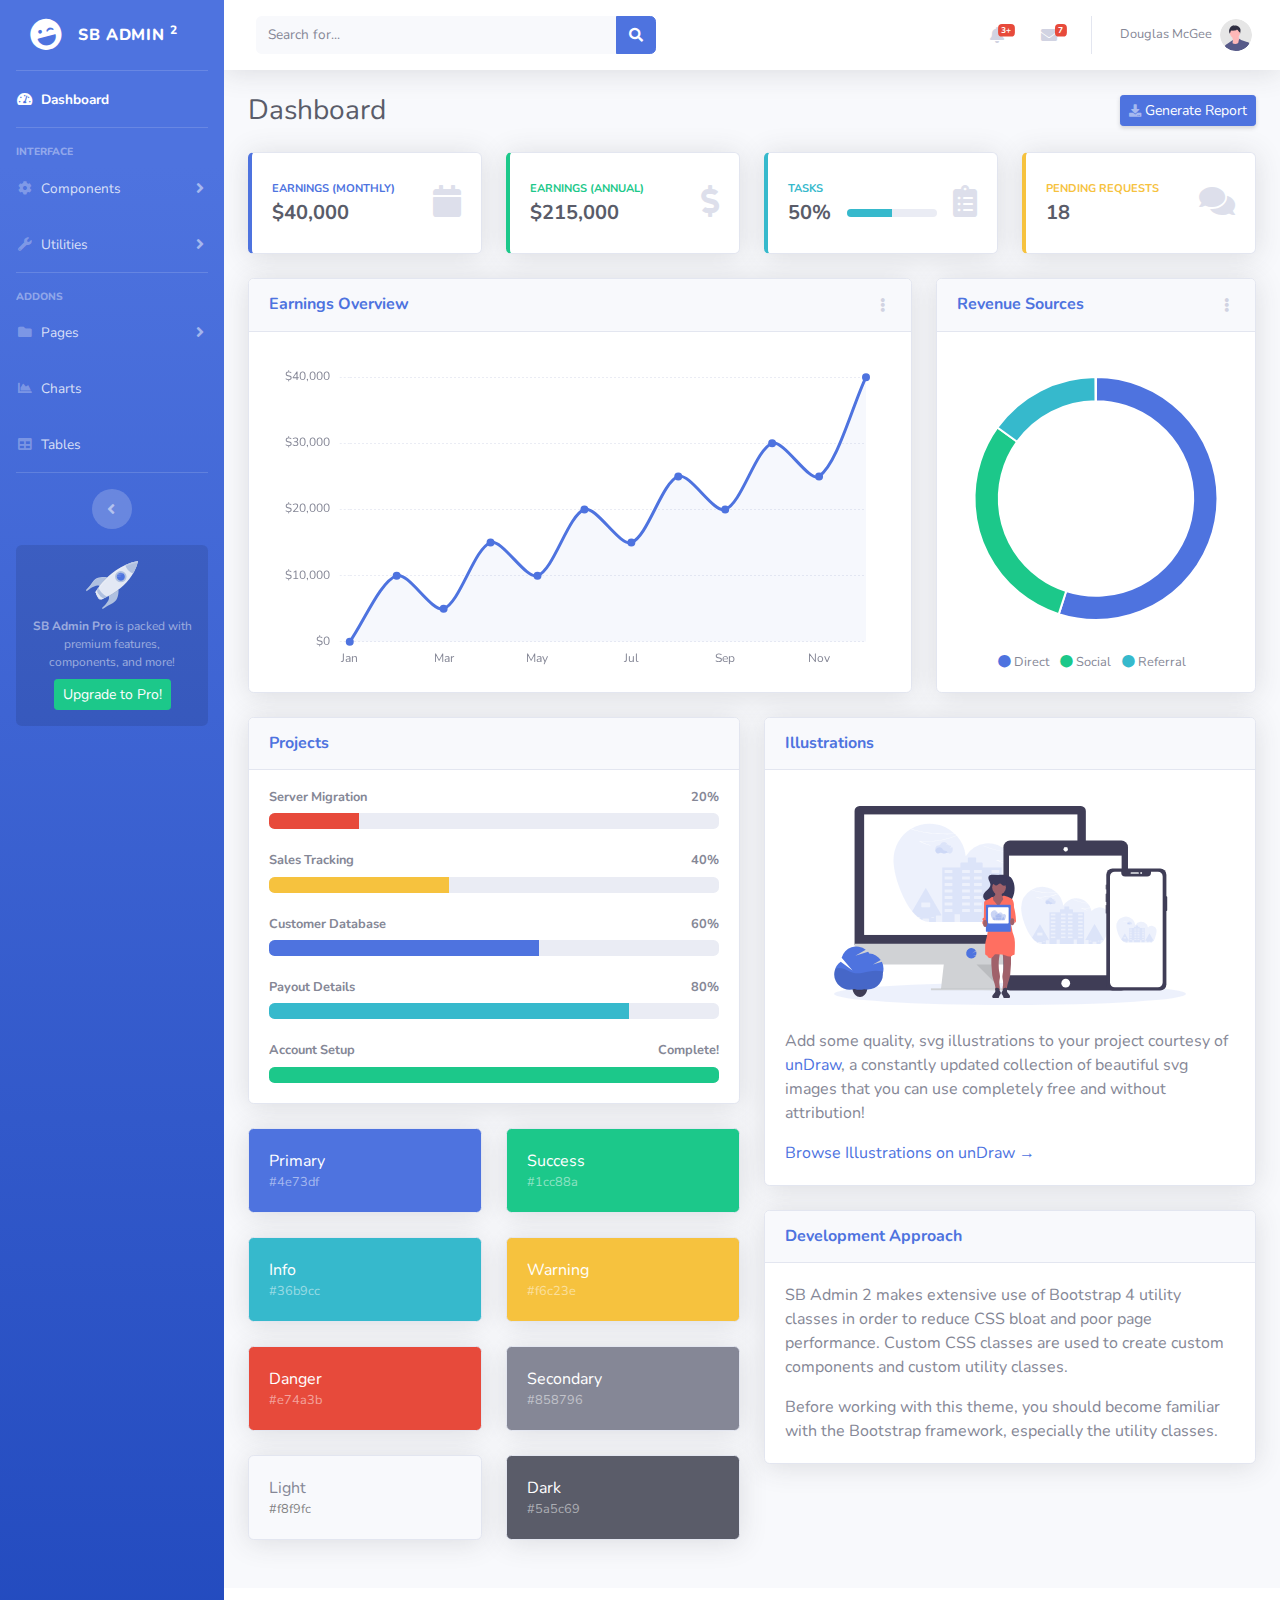
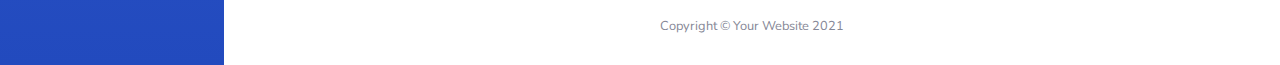
==== index.html @ 1ec20faa "mon premier commit" ====
<!DOCTYPE html>
<html lang="en">

<head>

    <meta charset="utf-8">
    <meta http-equiv="X-UA-Compatible" content="IE=edge">
    <meta name="viewport" content="width=device-width, initial-scale=1, shrink-to-fit=no">
    <meta name="description" content="">
    <meta name="author" content="">

    <title>SB Admin 2 - Dashboard</title>

    <!-- Custom fonts for this template-->
    <link href="vendor/fontawesome-free/css/all.min.css" rel="stylesheet" type="text/css">
    <link
        href="https://fonts.googleapis.com/css?family=Nunito:200,200i,300,300i,400,400i,600,600i,700,700i,800,800i,900,900i"
        rel="stylesheet">

    <!-- Custom styles for this template-->
    <link href="css/sb-admin-2.min.css" rel="stylesheet">

</head>

<body id="page-top">

    <!-- Page Wrapper -->
    <div id="wrapper">

        <!-- Sidebar -->
        <ul class="navbar-nav bg-gradient-primary sidebar sidebar-dark accordion" id="accordionSidebar">

            <!-- Sidebar - Brand -->
            <a class="sidebar-brand d-flex align-items-center justify-content-center" href="index.html">
                <div class="sidebar-brand-icon rotate-n-15">
                    <i class="fas fa-laugh-wink"></i>
                </div>
                <div class="sidebar-brand-text mx-3">SB Admin <sup>2</sup></div>
            </a>

            <!-- Divider -->
            <hr class="sidebar-divider my-0">

            <!-- Nav Item - Dashboard -->
            <li class="nav-item active">
                <a class="nav-link" href="index.html">
                    <i class="fas fa-fw fa-tachometer-alt"></i>
                    <span>Dashboard</span></a>
            </li>

            <!-- Divider -->
            <hr class="sidebar-divider">

            <!-- Heading -->
            <div class="sidebar-heading">
                Interface
            </div>

            <!-- Nav Item - Pages Collapse Menu -->
            <li class="nav-item">
                <a class="nav-link collapsed" href="#" data-toggle="collapse" data-target="#collapseTwo"
                    aria-expanded="true" aria-controls="collapseTwo">
                    <i class="fas fa-fw fa-cog"></i>
                    <span>Components</span>
                </a>
                <div id="collapseTwo" class="collapse" aria-labelledby="headingTwo" data-parent="#accordionSidebar">
                    <div class="bg-white py-2 collapse-inner rounded">
                        <h6 class="collapse-header">Custom Components:</h6>
                        <a class="collapse-item" href="buttons.html">Buttons</a>
                        <a class="collapse-item" href="cards.html">Cards</a>
                    </div>
                </div>
            </li>

            <!-- Nav Item - Utilities Collapse Menu -->
            <li class="nav-item">
                <a class="nav-link collapsed" href="#" data-toggle="collapse" data-target="#collapseUtilities"
                    aria-expanded="true" aria-controls="collapseUtilities">
                    <i class="fas fa-fw fa-wrench"></i>
                    <span>Utilities</span>
                </a>
                <div id="collapseUtilities" class="collapse" aria-labelledby="headingUtilities"
                    data-parent="#accordionSidebar">
                    <div class="bg-white py-2 collapse-inner rounded">
                        <h6 class="collapse-header">Custom Utilities:</h6>
                        <a class="collapse-item" href="utilities-color.html">Colors</a>
                        <a class="collapse-item" href="utilities-border.html">Borders</a>
                        <a class="collapse-item" href="utilities-animation.html">Animations</a>
                        <a class="collapse-item" href="utilities-other.html">Other</a>
                    </div>
                </div>
            </li>

            <!-- Divider -->
            <hr class="sidebar-divider">

            <!-- Heading -->
            <div class="sidebar-heading">
                Addons
            </div>

            <!-- Nav Item - Pages Collapse Menu -->
            <li class="nav-item">
                <a class="nav-link collapsed" href="#" data-toggle="collapse" data-target="#collapsePages"
                    aria-expanded="true" aria-controls="collapsePages">
                    <i class="fas fa-fw fa-folder"></i>
                    <span>Pages</span>
                </a>
                <div id="collapsePages" class="collapse" aria-labelledby="headingPages" data-parent="#accordionSidebar">
                    <div class="bg-white py-2 collapse-inner rounded">
                        <h6 class="collapse-header">Login Screens:</h6>
                        <a class="collapse-item" href="login.html">Login</a>
                        <a class="collapse-item" href="register.html">Register</a>
                        <a class="collapse-item" href="forgot-password.html">Forgot Password</a>
                        <div class="collapse-divider"></div>
                        <h6 class="collapse-header">Other Pages:</h6>
                        <a class="collapse-item" href="404.html">404 Page</a>
                        <a class="collapse-item" href="blank.html">Blank Page</a>
                    </div>
                </div>
            </li>

            <!-- Nav Item - Charts -->
            <li class="nav-item">
                <a class="nav-link" href="charts.html">
                    <i class="fas fa-fw fa-chart-area"></i>
                    <span>Charts</span></a>
            </li>

            <!-- Nav Item - Tables -->
            <li class="nav-item">
                <a class="nav-link" href="tables.html">
                    <i class="fas fa-fw fa-table"></i>
                    <span>Tables</span></a>
            </li>

            <!-- Divider -->
            <hr class="sidebar-divider d-none d-md-block">

            <!-- Sidebar Toggler (Sidebar) -->
            <div class="text-center d-none d-md-inline">
                <button class="rounded-circle border-0" id="sidebarToggle"></button>
            </div>

            <!-- Sidebar Message -->
            <div class="sidebar-card d-none d-lg-flex">
                <img class="sidebar-card-illustration mb-2" src="img/undraw_rocket.svg" alt="...">
                <p class="text-center mb-2"><strong>SB Admin Pro</strong> is packed with premium features, components, and more!</p>
                <a class="btn btn-success btn-sm" href="https://startbootstrap.com/theme/sb-admin-pro">Upgrade to Pro!</a>
            </div>

        </ul>
        <!-- End of Sidebar -->

        <!-- Content Wrapper -->
        <div id="content-wrapper" class="d-flex flex-column">

            <!-- Main Content -->
            <div id="content">

                <!-- Topbar -->
                <nav class="navbar navbar-expand navbar-light bg-white topbar mb-4 static-top shadow">

                    <!-- Sidebar Toggle (Topbar) -->
                    <button id="sidebarToggleTop" class="btn btn-link d-md-none rounded-circle mr-3">
                        <i class="fa fa-bars"></i>
                    </button>

                    <!-- Topbar Search -->
                    <form
                        class="d-none d-sm-inline-block form-inline mr-auto ml-md-3 my-2 my-md-0 mw-100 navbar-search">
                        <div class="input-group">
                            <input type="text" class="form-control bg-light border-0 small" placeholder="Search for..."
                                aria-label="Search" aria-describedby="basic-addon2">
                            <div class="input-group-append">
                                <button class="btn btn-primary" type="button">
                                    <i class="fas fa-search fa-sm"></i>
                                </button>
                            </div>
                        </div>
                    </form>

                    <!-- Topbar Navbar -->
                    <ul class="navbar-nav ml-auto">

                        <!-- Nav Item - Search Dropdown (Visible Only XS) -->
                        <li class="nav-item dropdown no-arrow d-sm-none">
                            <a class="nav-link dropdown-toggle" href="#" id="searchDropdown" role="button"
                                data-toggle="dropdown" aria-haspopup="true" aria-expanded="false">
                                <i class="fas fa-search fa-fw"></i>
                            </a>
                            <!-- Dropdown - Messages -->
                            <div class="dropdown-menu dropdown-menu-right p-3 shadow animated--grow-in"
                                aria-labelledby="searchDropdown">
                                <form class="form-inline mr-auto w-100 navbar-search">
                                    <div class="input-group">
                                        <input type="text" class="form-control bg-light border-0 small"
                                            placeholder="Search for..." aria-label="Search"
                                            aria-describedby="basic-addon2">
                                        <div class="input-group-append">
                                            <button class="btn btn-primary" type="button">
                                                <i class="fas fa-search fa-sm"></i>
                                            </button>
                                        </div>
                                    </div>
                                </form>
                            </div>
                        </li>

                        <!-- Nav Item - Alerts -->
                        <li class="nav-item dropdown no-arrow mx-1">
                            <a class="nav-link dropdown-toggle" href="#" id="alertsDropdown" role="button"
                                data-toggle="dropdown" aria-haspopup="true" aria-expanded="false">
                                <i class="fas fa-bell fa-fw"></i>
                                <!-- Counter - Alerts -->
                                <span class="badge badge-danger badge-counter">3+</span>
                            </a>
                            <!-- Dropdown - Alerts -->
                            <div class="dropdown-list dropdown-menu dropdown-menu-right shadow animated--grow-in"
                                aria-labelledby="alertsDropdown">
                                <h6 class="dropdown-header">
                                    Alerts Center
                                </h6>
                                <a class="dropdown-item d-flex align-items-center" href="#">
                                    <div class="mr-3">
                                        <div class="icon-circle bg-primary">
                                            <i class="fas fa-file-alt text-white"></i>
                                        </div>
                                    </div>
                                    <div>
                                        <div class="small text-gray-500">December 12, 2019</div>
                                        <span class="font-weight-bold">A new monthly report is ready to download!</span>
                                    </div>
                                </a>
                                <a class="dropdown-item d-flex align-items-center" href="#">
                                    <div class="mr-3">
                                        <div class="icon-circle bg-success">
                                            <i class="fas fa-donate text-white"></i>
                                        </div>
                                    </div>
                                    <div>
                                        <div class="small text-gray-500">December 7, 2019</div>
                                        $290.29 has been deposited into your account!
                                    </div>
                                </a>
                                <a class="dropdown-item d-flex align-items-center" href="#">
                                    <div class="mr-3">
                                        <div class="icon-circle bg-warning">
                                            <i class="fas fa-exclamation-triangle text-white"></i>
                                        </div>
                                    </div>
                                    <div>
                                        <div class="small text-gray-500">December 2, 2019</div>
                                        Spending Alert: We've noticed unusually high spending for your account.
                                    </div>
                                </a>
                                <a class="dropdown-item text-center small text-gray-500" href="#">Show All Alerts</a>
                            </div>
                        </li>

                        <!-- Nav Item - Messages -->
                        <li class="nav-item dropdown no-arrow mx-1">
                            <a class="nav-link dropdown-toggle" href="#" id="messagesDropdown" role="button"
                                data-toggle="dropdown" aria-haspopup="true" aria-expanded="false">
                                <i class="fas fa-envelope fa-fw"></i>
                                <!-- Counter - Messages -->
                                <span class="badge badge-danger badge-counter">7</span>
                            </a>
                            <!-- Dropdown - Messages -->
                            <div class="dropdown-list dropdown-menu dropdown-menu-right shadow animated--grow-in"
                                aria-labelledby="messagesDropdown">
                                <h6 class="dropdown-header">
                                    Message Center
                                </h6>
                                <a class="dropdown-item d-flex align-items-center" href="#">
                                    <div class="dropdown-list-image mr-3">
                                        <img class="rounded-circle" src="img/undraw_profile_1.svg"
                                            alt="...">
                                        <div class="status-indicator bg-success"></div>
                                    </div>
                                    <div class="font-weight-bold">
                                        <div class="text-truncate">Hi there! I am wondering if you can help me with a
                                            problem I've been having.</div>
                                        <div class="small text-gray-500">Emily Fowler · 58m</div>
                                    </div>
                                </a>
                                <a class="dropdown-item d-flex align-items-center" href="#">
                                    <div class="dropdown-list-image mr-3">
                                        <img class="rounded-circle" src="img/undraw_profile_2.svg"
                                            alt="...">
                                        <div class="status-indicator"></div>
                                    </div>
                                    <div>
                                        <div class="text-truncate">I have the photos that you ordered last month, how
                                            would you like them sent to you?</div>
                                        <div class="small text-gray-500">Jae Chun · 1d</div>
                                    </div>
                                </a>
                                <a class="dropdown-item d-flex align-items-center" href="#">
                                    <div class="dropdown-list-image mr-3">
                                        <img class="rounded-circle" src="img/undraw_profile_3.svg"
                                            alt="...">
                                        <div class="status-indicator bg-warning"></div>
                                    </div>
                                    <div>
                                        <div class="text-truncate">Last month's report looks great, I am very happy with
                                            the progress so far, keep up the good work!</div>
                                        <div class="small text-gray-500">Morgan Alvarez · 2d</div>
                                    </div>
                                </a>
                                <a class="dropdown-item d-flex align-items-center" href="#">
                                    <div class="dropdown-list-image mr-3">
                                        <img class="rounded-circle" src="https://source.unsplash.com/Mv9hjnEUHR4/60x60"
                                            alt="...">
                                        <div class="status-indicator bg-success"></div>
                                    </div>
                                    <div>
                                        <div class="text-truncate">Am I a good boy? The reason I ask is because someone
                                            told me that people say this to all dogs, even if they aren't good...</div>
                                        <div class="small text-gray-500">Chicken the Dog · 2w</div>
                                    </div>
                                </a>
                                <a class="dropdown-item text-center small text-gray-500" href="#">Read More Messages</a>
                            </div>
                        </li>

                        <div class="topbar-divider d-none d-sm-block"></div>

                        <!-- Nav Item - User Information -->
                        <li class="nav-item dropdown no-arrow">
                            <a class="nav-link dropdown-toggle" href="#" id="userDropdown" role="button"
                                data-toggle="dropdown" aria-haspopup="true" aria-expanded="false">
                                <span class="mr-2 d-none d-lg-inline text-gray-600 small">Douglas McGee</span>
                                <img class="img-profile rounded-circle"
                                    src="img/undraw_profile.svg">
                            </a>
                            <!-- Dropdown - User Information -->
                            <div class="dropdown-menu dropdown-menu-right shadow animated--grow-in"
                                aria-labelledby="userDropdown">
                                <a class="dropdown-item" href="#">
                                    <i class="fas fa-user fa-sm fa-fw mr-2 text-gray-400"></i>
                                    Profile
                                </a>
                                <a class="dropdown-item" href="#">
                                    <i class="fas fa-cogs fa-sm fa-fw mr-2 text-gray-400"></i>
                                    Settings
                                </a>
                                <a class="dropdown-item" href="#">
                                    <i class="fas fa-list fa-sm fa-fw mr-2 text-gray-400"></i>
                                    Activity Log
                                </a>
                                <div class="dropdown-divider"></div>
                                <a class="dropdown-item" href="#" data-toggle="modal" data-target="#logoutModal">
                                    <i class="fas fa-sign-out-alt fa-sm fa-fw mr-2 text-gray-400"></i>
                                    Logout
                                </a>
                            </div>
                        </li>

                    </ul>

                </nav>
                <!-- End of Topbar -->

                <!-- Begin Page Content -->
                <div class="container-fluid">

                    <!-- Page Heading -->
                    <div class="d-sm-flex align-items-center justify-content-between mb-4">
                        <h1 class="h3 mb-0 text-gray-800">Dashboard</h1>
                        <a href="#" class="d-none d-sm-inline-block btn btn-sm btn-primary shadow-sm"><i
                                class="fas fa-download fa-sm text-white-50"></i> Generate Report</a>
                    </div>

                    <!-- Content Row -->
                    <div class="row">

                        <!-- Earnings (Monthly) Card Example -->
                        <div class="col-xl-3 col-md-6 mb-4">
                            <div class="card border-left-primary shadow h-100 py-2">
                                <div class="card-body">
                                    <div class="row no-gutters align-items-center">
                                        <div class="col mr-2">
                                            <div class="text-xs font-weight-bold text-primary text-uppercase mb-1">
                                                Earnings (Monthly)</div>
                                            <div class="h5 mb-0 font-weight-bold text-gray-800">$40,000</div>
                                        </div>
                                        <div class="col-auto">
                                            <i class="fas fa-calendar fa-2x text-gray-300"></i>
                                        </div>
                                    </div>
                                </div>
                            </div>
                        </div>

                        <!-- Earnings (Monthly) Card Example -->
                        <div class="col-xl-3 col-md-6 mb-4">
                            <div class="card border-left-success shadow h-100 py-2">
                                <div class="card-body">
                                    <div class="row no-gutters align-items-center">
                                        <div class="col mr-2">
                                            <div class="text-xs font-weight-bold text-success text-uppercase mb-1">
                                                Earnings (Annual)</div>
                                            <div class="h5 mb-0 font-weight-bold text-gray-800">$215,000</div>
                                        </div>
                                        <div class="col-auto">
                                            <i class="fas fa-dollar-sign fa-2x text-gray-300"></i>
                                        </div>
                                    </div>
                                </div>
                            </div>
                        </div>

                        <!-- Earnings (Monthly) Card Example -->
                        <div class="col-xl-3 col-md-6 mb-4">
                            <div class="card border-left-info shadow h-100 py-2">
                                <div class="card-body">
                                    <div class="row no-gutters align-items-center">
                                        <div class="col mr-2">
                                            <div class="text-xs font-weight-bold text-info text-uppercase mb-1">Tasks
                                            </div>
                                            <div class="row no-gutters align-items-center">
                                                <div class="col-auto">
                                                    <div class="h5 mb-0 mr-3 font-weight-bold text-gray-800">50%</div>
                                                </div>
                                                <div class="col">
                                                    <div class="progress progress-sm mr-2">
                                                        <div class="progress-bar bg-info" role="progressbar"
                                                            style="width: 50%" aria-valuenow="50" aria-valuemin="0"
                                                            aria-valuemax="100"></div>
                                                    </div>
                                                </div>
                                            </div>
                                        </div>
                                        <div class="col-auto">
                                            <i class="fas fa-clipboard-list fa-2x text-gray-300"></i>
                                        </div>
                                    </div>
                                </div>
                            </div>
                        </div>

                        <!-- Pending Requests Card Example -->
                        <div class="col-xl-3 col-md-6 mb-4">
                            <div class="card border-left-warning shadow h-100 py-2">
                                <div class="card-body">
                                    <div class="row no-gutters align-items-center">
                                        <div class="col mr-2">
                                            <div class="text-xs font-weight-bold text-warning text-uppercase mb-1">
                                                Pending Requests</div>
                                            <div class="h5 mb-0 font-weight-bold text-gray-800">18</div>
                                        </div>
                                        <div class="col-auto">
                                            <i class="fas fa-comments fa-2x text-gray-300"></i>
                                        </div>
                                    </div>
                                </div>
                            </div>
                        </div>
                    </div>

                    <!-- Content Row -->

                    <div class="row">

                        <!-- Area Chart -->
                        <div class="col-xl-8 col-lg-7">
                            <div class="card shadow mb-4">
                                <!-- Card Header - Dropdown -->
                                <div
                                    class="card-header py-3 d-flex flex-row align-items-center justify-content-between">
                                    <h6 class="m-0 font-weight-bold text-primary">Earnings Overview</h6>
                                    <div class="dropdown no-arrow">
                                        <a class="dropdown-toggle" href="#" role="button" id="dropdownMenuLink"
                                            data-toggle="dropdown" aria-haspopup="true" aria-expanded="false">
                                            <i class="fas fa-ellipsis-v fa-sm fa-fw text-gray-400"></i>
                                        </a>
                                        <div class="dropdown-menu dropdown-menu-right shadow animated--fade-in"
                                            aria-labelledby="dropdownMenuLink">
                                            <div class="dropdown-header">Dropdown Header:</div>
                                            <a class="dropdown-item" href="#">Action</a>
                                            <a class="dropdown-item" href="#">Another action</a>
                                            <div class="dropdown-divider"></div>
                                            <a class="dropdown-item" href="#">Something else here</a>
                                        </div>
                                    </div>
                                </div>
                                <!-- Card Body -->
                                <div class="card-body">
                                    <div class="chart-area">
                                        <canvas id="myAreaChart"></canvas>
                                    </div>
                                </div>
                            </div>
                        </div>

                        <!-- Pie Chart -->
                        <div class="col-xl-4 col-lg-5">
                            <div class="card shadow mb-4">
                                <!-- Card Header - Dropdown -->
                                <div
                                    class="card-header py-3 d-flex flex-row align-items-center justify-content-between">
                                    <h6 class="m-0 font-weight-bold text-primary">Revenue Sources</h6>
                                    <div class="dropdown no-arrow">
                                        <a class="dropdown-toggle" href="#" role="button" id="dropdownMenuLink"
                                            data-toggle="dropdown" aria-haspopup="true" aria-expanded="false">
                                            <i class="fas fa-ellipsis-v fa-sm fa-fw text-gray-400"></i>
                                        </a>
                                        <div class="dropdown-menu dropdown-menu-right shadow animated--fade-in"
                                            aria-labelledby="dropdownMenuLink">
                                            <div class="dropdown-header">Dropdown Header:</div>
                                            <a class="dropdown-item" href="#">Action</a>
                                            <a class="dropdown-item" href="#">Another action</a>
                                            <div class="dropdown-divider"></div>
                                            <a class="dropdown-item" href="#">Something else here</a>
                                        </div>
                                    </div>
                                </div>
                                <!-- Card Body -->
                                <div class="card-body">
                                    <div class="chart-pie pt-4 pb-2">
                                        <canvas id="myPieChart"></canvas>
                                    </div>
                                    <div class="mt-4 text-center small">
                                        <span class="mr-2">
                                            <i class="fas fa-circle text-primary"></i> Direct
                                        </span>
                                        <span class="mr-2">
                                            <i class="fas fa-circle text-success"></i> Social
                                        </span>
                                        <span class="mr-2">
                                            <i class="fas fa-circle text-info"></i> Referral
                                        </span>
                                    </div>
                                </div>
                            </div>
                        </div>
                    </div>

                    <!-- Content Row -->
                    <div class="row">

                        <!-- Content Column -->
                        <div class="col-lg-6 mb-4">

                            <!-- Project Card Example -->
                            <div class="card shadow mb-4">
                                <div class="card-header py-3">
                                    <h6 class="m-0 font-weight-bold text-primary">Projects</h6>
                                </div>
                                <div class="card-body">
                                    <h4 class="small font-weight-bold">Server Migration <span
                                            class="float-right">20%</span></h4>
                                    <div class="progress mb-4">
                                        <div class="progress-bar bg-danger" role="progressbar" style="width: 20%"
                                            aria-valuenow="20" aria-valuemin="0" aria-valuemax="100"></div>
                                    </div>
                                    <h4 class="small font-weight-bold">Sales Tracking <span
                                            class="float-right">40%</span></h4>
                                    <div class="progress mb-4">
                                        <div class="progress-bar bg-warning" role="progressbar" style="width: 40%"
                                            aria-valuenow="40" aria-valuemin="0" aria-valuemax="100"></div>
                                    </div>
                                    <h4 class="small font-weight-bold">Customer Database <span
                                            class="float-right">60%</span></h4>
                                    <div class="progress mb-4">
                                        <div class="progress-bar" role="progressbar" style="width: 60%"
                                            aria-valuenow="60" aria-valuemin="0" aria-valuemax="100"></div>
                                    </div>
                                    <h4 class="small font-weight-bold">Payout Details <span
                                            class="float-right">80%</span></h4>
                                    <div class="progress mb-4">
                                        <div class="progress-bar bg-info" role="progressbar" style="width: 80%"
                                            aria-valuenow="80" aria-valuemin="0" aria-valuemax="100"></div>
                                    </div>
                                    <h4 class="small font-weight-bold">Account Setup <span
                                            class="float-right">Complete!</span></h4>
                                    <div class="progress">
                                        <div class="progress-bar bg-success" role="progressbar" style="width: 100%"
                                            aria-valuenow="100" aria-valuemin="0" aria-valuemax="100"></div>
                                    </div>
                                </div>
                            </div>

                            <!-- Color System -->
                            <div class="row">
                                <div class="col-lg-6 mb-4">
                                    <div class="card bg-primary text-white shadow">
                                        <div class="card-body">
                                            Primary
                                            <div class="text-white-50 small">#4e73df</div>
                                        </div>
                                    </div>
                                </div>
                                <div class="col-lg-6 mb-4">
                                    <div class="card bg-success text-white shadow">
                                        <div class="card-body">
                                            Success
                                            <div class="text-white-50 small">#1cc88a</div>
                                        </div>
                                    </div>
                                </div>
                                <div class="col-lg-6 mb-4">
                                    <div class="card bg-info text-white shadow">
                                        <div class="card-body">
                                            Info
                                            <div class="text-white-50 small">#36b9cc</div>
                                        </div>
                                    </div>
                                </div>
                                <div class="col-lg-6 mb-4">
                                    <div class="card bg-warning text-white shadow">
                                        <div class="card-body">
                                            Warning
                                            <div class="text-white-50 small">#f6c23e</div>
                                        </div>
                                    </div>
                                </div>
                                <div class="col-lg-6 mb-4">
                                    <div class="card bg-danger text-white shadow">
                                        <div class="card-body">
                                            Danger
                                            <div class="text-white-50 small">#e74a3b</div>
                                        </div>
                                    </div>
                                </div>
                                <div class="col-lg-6 mb-4">
                                    <div class="card bg-secondary text-white shadow">
                                        <div class="card-body">
                                            Secondary
                                            <div class="text-white-50 small">#858796</div>
                                        </div>
                                    </div>
                                </div>
                                <div class="col-lg-6 mb-4">
                                    <div class="card bg-light text-black shadow">
                                        <div class="card-body">
                                            Light
                                            <div class="text-black-50 small">#f8f9fc</div>
                                        </div>
                                    </div>
                                </div>
                                <div class="col-lg-6 mb-4">
                                    <div class="card bg-dark text-white shadow">
                                        <div class="card-body">
                                            Dark
                                            <div class="text-white-50 small">#5a5c69</div>
                                        </div>
                                    </div>
                                </div>
                            </div>

                        </div>

                        <div class="col-lg-6 mb-4">

                            <!-- Illustrations -->
                            <div class="card shadow mb-4">
                                <div class="card-header py-3">
                                    <h6 class="m-0 font-weight-bold text-primary">Illustrations</h6>
                                </div>
                                <div class="card-body">
                                    <div class="text-center">
                                        <img class="img-fluid px-3 px-sm-4 mt-3 mb-4" style="width: 25rem;"
                                            src="img/undraw_posting_photo.svg" alt="...">
                                    </div>
                                    <p>Add some quality, svg illustrations to your project courtesy of <a
                                            target="_blank" rel="nofollow" href="https://undraw.co/">unDraw</a>, a
                                        constantly updated collection of beautiful svg images that you can use
                                        completely free and without attribution!</p>
                                    <a target="_blank" rel="nofollow" href="https://undraw.co/">Browse Illustrations on
                                        unDraw &rarr;</a>
                                </div>
                            </div>

                            <!-- Approach -->
                            <div class="card shadow mb-4">
                                <div class="card-header py-3">
                                    <h6 class="m-0 font-weight-bold text-primary">Development Approach</h6>
                                </div>
                                <div class="card-body">
                                    <p>SB Admin 2 makes extensive use of Bootstrap 4 utility classes in order to reduce
                                        CSS bloat and poor page performance. Custom CSS classes are used to create
                                        custom components and custom utility classes.</p>
                                    <p class="mb-0">Before working with this theme, you should become familiar with the
                                        Bootstrap framework, especially the utility classes.</p>
                                </div>
                            </div>

                        </div>
                    </div>

                </div>
                <!-- /.container-fluid -->

            </div>
            <!-- End of Main Content -->

            <!-- Footer -->
            <footer class="sticky-footer bg-white">
                <div class="container my-auto">
                    <div class="copyright text-center my-auto">
                        <span>Copyright &copy; Your Website 2021</span>
                    </div>
                </div>
            </footer>
            <!-- End of Footer -->

        </div>
        <!-- End of Content Wrapper -->

    </div>
    <!-- End of Page Wrapper -->

    <!-- Scroll to Top Button-->
    <a class="scroll-to-top rounded" href="#page-top">
        <i class="fas fa-angle-up"></i>
    </a>

    <!-- Logout Modal-->
    <div class="modal fade" id="logoutModal" tabindex="-1" role="dialog" aria-labelledby="exampleModalLabel"
        aria-hidden="true">
        <div class="modal-dialog" role="document">
            <div class="modal-content">
                <div class="modal-header">
                    <h5 class="modal-title" id="exampleModalLabel">Ready to Leave?</h5>
                    <button class="close" type="button" data-dismiss="modal" aria-label="Close">
                        <span aria-hidden="true">×</span>
                    </button>
                </div>
                <div class="modal-body">Select "Logout" below if you are ready to end your current session.</div>
                <div class="modal-footer">
                    <button class="btn btn-secondary" type="button" data-dismiss="modal">Cancel</button>
                    <a class="btn btn-primary" href="login.html">Logout</a>
                </div>
            </div>
        </div>
    </div>

    <!-- Bootstrap core JavaScript-->
    <script src="vendor/jquery/jquery.min.js"></script>
    <script src="vendor/bootstrap/js/bootstrap.bundle.min.js"></script>

    <!-- Core plugin JavaScript-->
    <script src="vendor/jquery-easing/jquery.easing.min.js"></script>

    <!-- Custom scripts for all pages-->
    <script src="js/sb-admin-2.min.js"></script>

    <!-- Page level plugins -->
    <script src="vendor/chart.js/Chart.min.js"></script>

    <!-- Page level custom scripts -->
    <script src="js/demo/chart-area-demo.js"></script>
    <script src="js/demo/chart-pie-demo.js"></script>

</body>

</html>
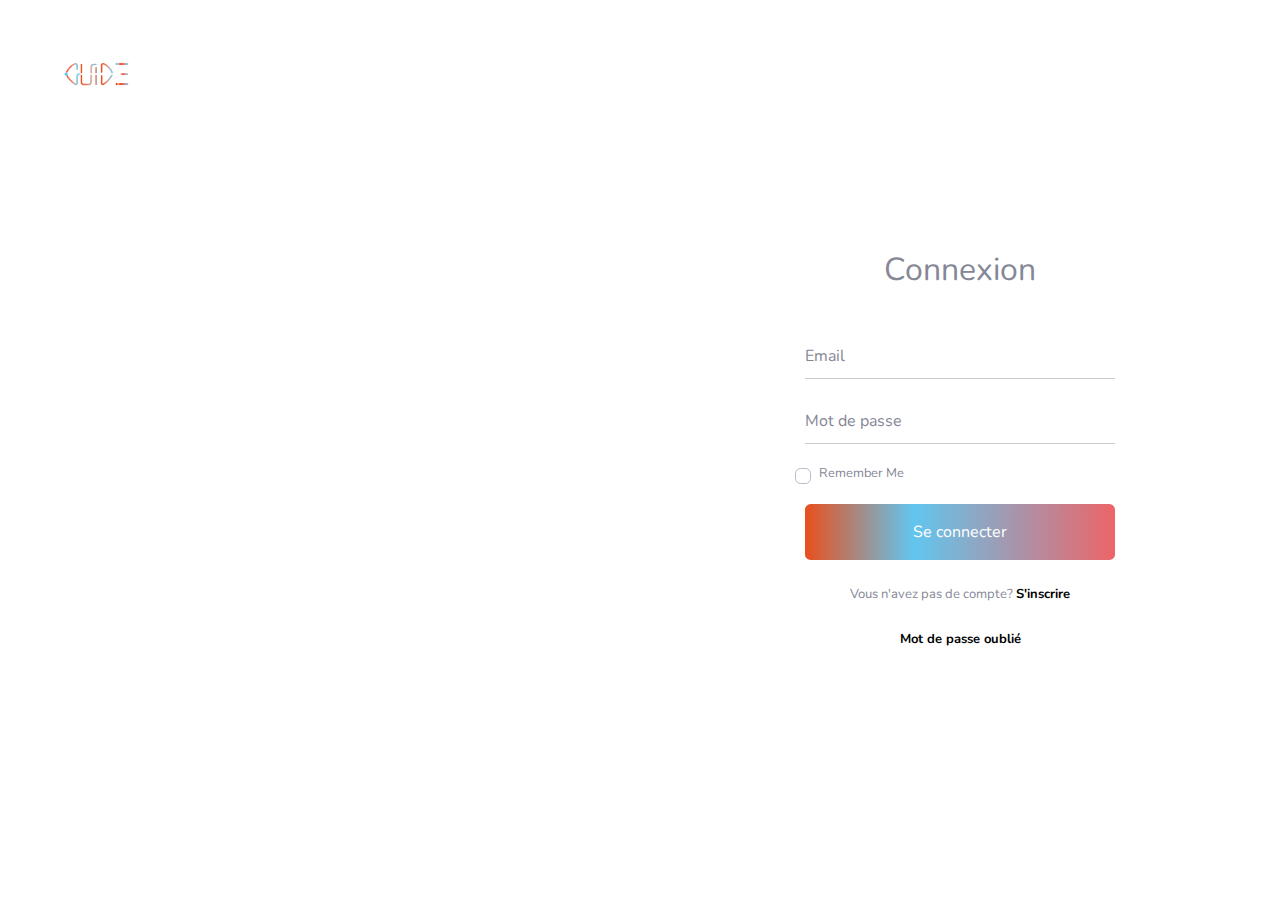
==== commit dc2d764c: "'modificationloginetsidebar'" ====
--- a/index.html
+++ b/index.html
@@ -9,7 +9,7 @@
     <meta name="description" content="">
     <meta name="author" content="">
 
-    <title>SB Admin 2 - Dashboard</title>
+    <title>SB Admin 2 - Login</title>
 
     <!-- Custom fonts for this template-->
     <link href="vendor/fontawesome-free/css/all.min.css" rel="stylesheet" type="text/css">
@@ -19,723 +19,118 @@
 
     <!-- Custom styles for this template-->
     <link href="css/sb-admin-2.min.css" rel="stylesheet">
+    <link href="css/sb-admin-2.css" rel="stylesheet">
 
 </head>
 
-<body id="page-top">
+<body>
 
-    <!-- Page Wrapper -->
-    <div id="wrapper">
-
-        <!-- Sidebar -->
-        <ul class="navbar-nav bg-gradient-primary sidebar sidebar-dark accordion" id="accordionSidebar">
-
-            <!-- Sidebar - Brand -->
-            <a class="sidebar-brand d-flex align-items-center justify-content-center" href="index.html">
-                <div class="sidebar-brand-icon rotate-n-15">
-                    <i class="fas fa-laugh-wink"></i>
-                </div>
-                <div class="sidebar-brand-text mx-3">SB Admin <sup>2</sup></div>
-            </a>
-
-            <!-- Divider -->
-            <hr class="sidebar-divider my-0">
-
-            <!-- Nav Item - Dashboard -->
-            <li class="nav-item active">
-                <a class="nav-link" href="index.html">
-                    <i class="fas fa-fw fa-tachometer-alt"></i>
-                    <span>Dashboard</span></a>
-            </li>
-
-            <!-- Divider -->
-            <hr class="sidebar-divider">
-
-            <!-- Heading -->
-            <div class="sidebar-heading">
-                Interface
-            </div>
-
-            <!-- Nav Item - Pages Collapse Menu -->
-            <li class="nav-item">
-                <a class="nav-link collapsed" href="#" data-toggle="collapse" data-target="#collapseTwo"
-                    aria-expanded="true" aria-controls="collapseTwo">
-                    <i class="fas fa-fw fa-cog"></i>
-                    <span>Components</span>
-                </a>
-                <div id="collapseTwo" class="collapse" aria-labelledby="headingTwo" data-parent="#accordionSidebar">
-                    <div class="bg-white py-2 collapse-inner rounded">
-                        <h6 class="collapse-header">Custom Components:</h6>
-                        <a class="collapse-item" href="buttons.html">Buttons</a>
-                        <a class="collapse-item" href="cards.html">Cards</a>
+    <!-- <div class="wrapper"> -->
+        <!-- <div class="main"> -->
+        <div class="row">
+                <div class="col-md-6 side-image">
+                    <!-------Image-------->
+                    <img src="img/guides.png" alt="">
+                    <div class="text">
+                        <p>Join the community of developers <i>- ludiflex</i></p>
                     </div>
                 </div>
-            </li>
-
-            <!-- Nav Item - Utilities Collapse Menu -->
-            <li class="nav-item">
-                <a class="nav-link collapsed" href="#" data-toggle="collapse" data-target="#collapseUtilities"
-                    aria-expanded="true" aria-controls="collapseUtilities">
-                    <i class="fas fa-fw fa-wrench"></i>
-                    <span>Utilities</span>
-                </a>
-                <div id="collapseUtilities" class="collapse" aria-labelledby="headingUtilities"
-                    data-parent="#accordionSidebar">
-                    <div class="bg-white py-2 collapse-inner rounded">
-                        <h6 class="collapse-header">Custom Utilities:</h6>
-                        <a class="collapse-item" href="utilities-color.html">Colors</a>
-                        <a class="collapse-item" href="utilities-border.html">Borders</a>
-                        <a class="collapse-item" href="utilities-animation.html">Animations</a>
-                        <a class="collapse-item" href="utilities-other.html">Other</a>
-                    </div>
-                </div>
-            </li>
-
-            <!-- Divider -->
-            <hr class="sidebar-divider">
-
-            <!-- Heading -->
-            <div class="sidebar-heading">
-                Addons
-            </div>
-
-            <!-- Nav Item - Pages Collapse Menu -->
-            <li class="nav-item">
-                <a class="nav-link collapsed" href="#" data-toggle="collapse" data-target="#collapsePages"
-                    aria-expanded="true" aria-controls="collapsePages">
-                    <i class="fas fa-fw fa-folder"></i>
-                    <span>Pages</span>
-                </a>
-                <div id="collapsePages" class="collapse" aria-labelledby="headingPages" data-parent="#accordionSidebar">
-                    <div class="bg-white py-2 collapse-inner rounded">
-                        <h6 class="collapse-header">Login Screens:</h6>
-                        <a class="collapse-item" href="login.html">Login</a>
-                        <a class="collapse-item" href="register.html">Register</a>
-                        <a class="collapse-item" href="forgot-password.html">Forgot Password</a>
-                        <div class="collapse-divider"></div>
-                        <h6 class="collapse-header">Other Pages:</h6>
-                        <a class="collapse-item" href="404.html">404 Page</a>
-                        <a class="collapse-item" href="blank.html">Blank Page</a>
-                    </div>
-                </div>
-            </li>
-
-            <!-- Nav Item - Charts -->
-            <li class="nav-item">
-                <a class="nav-link" href="charts.html">
-                    <i class="fas fa-fw fa-chart-area"></i>
-                    <span>Charts</span></a>
-            </li>
-
-            <!-- Nav Item - Tables -->
-            <li class="nav-item">
-                <a class="nav-link" href="tables.html">
-                    <i class="fas fa-fw fa-table"></i>
-                    <span>Tables</span></a>
-            </li>
-
-            <!-- Divider -->
-            <hr class="sidebar-divider d-none d-md-block">
-
-            <!-- Sidebar Toggler (Sidebar) -->
-            <div class="text-center d-none d-md-inline">
-                <button class="rounded-circle border-0" id="sidebarToggle"></button>
-            </div>
-
-            <!-- Sidebar Message -->
-            <div class="sidebar-card d-none d-lg-flex">
-                <img class="sidebar-card-illustration mb-2" src="img/undraw_rocket.svg" alt="...">
-                <p class="text-center mb-2"><strong>SB Admin Pro</strong> is packed with premium features, components, and more!</p>
-                <a class="btn btn-success btn-sm" href="https://startbootstrap.com/theme/sb-admin-pro">Upgrade to Pro!</a>
-            </div>
-
-        </ul>
-        <!-- End of Sidebar -->
-
-        <!-- Content Wrapper -->
-        <div id="content-wrapper" class="d-flex flex-column">
-
-            <!-- Main Content -->
-            <div id="content">
-
-                <!-- Topbar -->
-                <nav class="navbar navbar-expand navbar-light bg-white topbar mb-4 static-top shadow">
-
-                    <!-- Sidebar Toggle (Topbar) -->
-                    <button id="sidebarToggleTop" class="btn btn-link d-md-none rounded-circle mr-3">
-                        <i class="fa fa-bars"></i>
-                    </button>
-
-                    <!-- Topbar Search -->
-                    <form
-                        class="d-none d-sm-inline-block form-inline mr-auto ml-md-3 my-2 my-md-0 mw-100 navbar-search">
-                        <div class="input-group">
-                            <input type="text" class="form-control bg-light border-0 small" placeholder="Search for..."
-                                aria-label="Search" aria-describedby="basic-addon2">
-                            <div class="input-group-append">
-                                <button class="btn btn-primary" type="button">
-                                    <i class="fas fa-search fa-sm"></i>
-                                </button>
+                <div class="col-md-6 right">
+                     <div class="input-box">
+                        <header>
+                            <h2>Connexion</h2>
+                            </header>
+                        <div class="input-field">
+                            <input type="text" class="input" id="email" required autocomplete="off">
+                            <label for="email">Email</label>
+                        </div>
+                        <div class="input-field">
+                            <input type="password" class="input" id="password" required>
+                            <label for="password">Mot de passe</label>
+                        </div>
+                        <div class="form-group ml-auto">
+                            <div class="custom-control custom-checkbox small">
+                                <input type="checkbox" class="custom-control-input" id="customCheck">
+                                <label class="custom-control-label" for="customCheck">Remember
+                                    Me</label>
                             </div>
                         </div>
-                    </form>
+                        <div class="input-field">
+                            <a href="dashboard.html" class="btn btn-primary btn-user btn-block p-3 submit">
+                                Se connecter
+                            </a>
+                            
+                        </div>
+                        <div class="signin">
+                            <span>Vous n'avez pas de compte? <a href="register.html">S'inscrire</a></span>
+                        </div>
+                        <div class="signin">
+                            <span><a href="forgot-password.html">  Mot de passe oublié</a></span>
+                        </div>
+                     </div>
+                <!-- </div> -->
+            <!-- </div> -->
+        </div>
 
-                    <!-- Topbar Navbar -->
-                    <ul class="navbar-nav ml-auto">
+        <!-- <div class="row justify-content-center">
 
-                        <!-- Nav Item - Search Dropdown (Visible Only XS) -->
-                        <li class="nav-item dropdown no-arrow d-sm-none">
-                            <a class="nav-link dropdown-toggle" href="#" id="searchDropdown" role="button"
-                                data-toggle="dropdown" aria-haspopup="true" aria-expanded="false">
-                                <i class="fas fa-search fa-fw"></i>
-                            </a>
-                            <!-- Dropdown - Messages -->
-                            <div class="dropdown-menu dropdown-menu-right p-3 shadow animated--grow-in"
-                                aria-labelledby="searchDropdown">
-                                <form class="form-inline mr-auto w-100 navbar-search">
-                                    <div class="input-group">
-                                        <input type="text" class="form-control bg-light border-0 small"
-                                            placeholder="Search for..." aria-label="Search"
-                                            aria-describedby="basic-addon2">
-                                        <div class="input-group-append">
-                                            <button class="btn btn-primary" type="button">
-                                                <i class="fas fa-search fa-sm"></i>
-                                            </button>
+            <div class="col-xl-10 col-lg-12 col-md-9">
+
+                <div class="card o-hidden border-0 shadow-lg my-5">
+                    <div class="card-body p-0">
+                        <div class="row">
+                            <div class="col-lg-6 d-none d-lg-block bg-login-image"></div>
+                            <div class="col-lg-6">
+                                <div class="p-5">
+                                    <div class="text-center">
+                                        <h1 class="h4 text-gray-900 mb-4">Welcome Back!</h1>
+                                    </div>
+                                    <form class="user">
+                                        <div class="form-group">
+                                            <input type="email" class="form-control form-control-user"
+                                                id="exampleInputEmail" aria-describedby="emailHelp"
+                                                placeholder="Enter Email Address...">
                                         </div>
-                                    </div>
-                                </form>
-                            </div>
-                        </li>
-
-                        <!-- Nav Item - Alerts -->
-                        <li class="nav-item dropdown no-arrow mx-1">
-                            <a class="nav-link dropdown-toggle" href="#" id="alertsDropdown" role="button"
-                                data-toggle="dropdown" aria-haspopup="true" aria-expanded="false">
-                                <i class="fas fa-bell fa-fw"></i>
-                                <!-- Counter - Alerts -->
-                                <span class="badge badge-danger badge-counter">3+</span>
-                            </a>
-                            <!-- Dropdown - Alerts -->
-                            <div class="dropdown-list dropdown-menu dropdown-menu-right shadow animated--grow-in"
-                                aria-labelledby="alertsDropdown">
-                                <h6 class="dropdown-header">
-                                    Alerts Center
-                                </h6>
-                                <a class="dropdown-item d-flex align-items-center" href="#">
-                                    <div class="mr-3">
-                                        <div class="icon-circle bg-primary">
-                                            <i class="fas fa-file-alt text-white"></i>
+                                        <div class="form-group">
+                                            <input type="password" class="form-control form-control-user"
+                                                id="exampleInputPassword" placeholder="Password">
                                         </div>
-                                    </div>
-                                    <div>
-                                        <div class="small text-gray-500">December 12, 2019</div>
-                                        <span class="font-weight-bold">A new monthly report is ready to download!</span>
-                                    </div>
-                                </a>
-                                <a class="dropdown-item d-flex align-items-center" href="#">
-                                    <div class="mr-3">
-                                        <div class="icon-circle bg-success">
-                                            <i class="fas fa-donate text-white"></i>
-                                        </div>
-                                    </div>
-                                    <div>
-                                        <div class="small text-gray-500">December 7, 2019</div>
-                                        $290.29 has been deposited into your account!
-                                    </div>
-                                </a>
-                                <a class="dropdown-item d-flex align-items-center" href="#">
-                                    <div class="mr-3">
-                                        <div class="icon-circle bg-warning">
-                                            <i class="fas fa-exclamation-triangle text-white"></i>
-                                        </div>
-                                    </div>
-                                    <div>
-                                        <div class="small text-gray-500">December 2, 2019</div>
-                                        Spending Alert: We've noticed unusually high spending for your account.
-                                    </div>
-                                </a>
-                                <a class="dropdown-item text-center small text-gray-500" href="#">Show All Alerts</a>
-                            </div>
-                        </li>
-
-                        <!-- Nav Item - Messages -->
-                        <li class="nav-item dropdown no-arrow mx-1">
-                            <a class="nav-link dropdown-toggle" href="#" id="messagesDropdown" role="button"
-                                data-toggle="dropdown" aria-haspopup="true" aria-expanded="false">
-                                <i class="fas fa-envelope fa-fw"></i>
-                                <!-- Counter - Messages -->
-                                <span class="badge badge-danger badge-counter">7</span>
-                            </a>
-                            <!-- Dropdown - Messages -->
-                            <div class="dropdown-list dropdown-menu dropdown-menu-right shadow animated--grow-in"
-                                aria-labelledby="messagesDropdown">
-                                <h6 class="dropdown-header">
-                                    Message Center
-                                </h6>
-                                <a class="dropdown-item d-flex align-items-center" href="#">
-                                    <div class="dropdown-list-image mr-3">
-                                        <img class="rounded-circle" src="img/undraw_profile_1.svg"
-                                            alt="...">
-                                        <div class="status-indicator bg-success"></div>
-                                    </div>
-                                    <div class="font-weight-bold">
-                                        <div class="text-truncate">Hi there! I am wondering if you can help me with a
-                                            problem I've been having.</div>
-                                        <div class="small text-gray-500">Emily Fowler · 58m</div>
-                                    </div>
-                                </a>
-                                <a class="dropdown-item d-flex align-items-center" href="#">
-                                    <div class="dropdown-list-image mr-3">
-                                        <img class="rounded-circle" src="img/undraw_profile_2.svg"
-                                            alt="...">
-                                        <div class="status-indicator"></div>
-                                    </div>
-                                    <div>
-                                        <div class="text-truncate">I have the photos that you ordered last month, how
-                                            would you like them sent to you?</div>
-                                        <div class="small text-gray-500">Jae Chun · 1d</div>
-                                    </div>
-                                </a>
-                                <a class="dropdown-item d-flex align-items-center" href="#">
-                                    <div class="dropdown-list-image mr-3">
-                                        <img class="rounded-circle" src="img/undraw_profile_3.svg"
-                                            alt="...">
-                                        <div class="status-indicator bg-warning"></div>
-                                    </div>
-                                    <div>
-                                        <div class="text-truncate">Last month's report looks great, I am very happy with
-                                            the progress so far, keep up the good work!</div>
-                                        <div class="small text-gray-500">Morgan Alvarez · 2d</div>
-                                    </div>
-                                </a>
-                                <a class="dropdown-item d-flex align-items-center" href="#">
-                                    <div class="dropdown-list-image mr-3">
-                                        <img class="rounded-circle" src="https://source.unsplash.com/Mv9hjnEUHR4/60x60"
-                                            alt="...">
-                                        <div class="status-indicator bg-success"></div>
-                                    </div>
-                                    <div>
-                                        <div class="text-truncate">Am I a good boy? The reason I ask is because someone
-                                            told me that people say this to all dogs, even if they aren't good...</div>
-                                        <div class="small text-gray-500">Chicken the Dog · 2w</div>
-                                    </div>
-                                </a>
-                                <a class="dropdown-item text-center small text-gray-500" href="#">Read More Messages</a>
-                            </div>
-                        </li>
-
-                        <div class="topbar-divider d-none d-sm-block"></div>
-
-                        <!-- Nav Item - User Information -->
-                        <li class="nav-item dropdown no-arrow">
-                            <a class="nav-link dropdown-toggle" href="#" id="userDropdown" role="button"
-                                data-toggle="dropdown" aria-haspopup="true" aria-expanded="false">
-                                <span class="mr-2 d-none d-lg-inline text-gray-600 small">Douglas McGee</span>
-                                <img class="img-profile rounded-circle"
-                                    src="img/undraw_profile.svg">
-                            </a>
-                            <!-- Dropdown - User Information -->
-                            <div class="dropdown-menu dropdown-menu-right shadow animated--grow-in"
-                                aria-labelledby="userDropdown">
-                                <a class="dropdown-item" href="#">
-                                    <i class="fas fa-user fa-sm fa-fw mr-2 text-gray-400"></i>
-                                    Profile
-                                </a>
-                                <a class="dropdown-item" href="#">
-                                    <i class="fas fa-cogs fa-sm fa-fw mr-2 text-gray-400"></i>
-                                    Settings
-                                </a>
-                                <a class="dropdown-item" href="#">
-                                    <i class="fas fa-list fa-sm fa-fw mr-2 text-gray-400"></i>
-                                    Activity Log
-                                </a>
-                                <div class="dropdown-divider"></div>
-                                <a class="dropdown-item" href="#" data-toggle="modal" data-target="#logoutModal">
-                                    <i class="fas fa-sign-out-alt fa-sm fa-fw mr-2 text-gray-400"></i>
-                                    Logout
-                                </a>
-                            </div>
-                        </li>
-
-                    </ul>
-
-                </nav>
-                <!-- End of Topbar -->
-
-                <!-- Begin Page Content -->
-                <div class="container-fluid">
-
-                    <!-- Page Heading -->
-                    <div class="d-sm-flex align-items-center justify-content-between mb-4">
-                        <h1 class="h3 mb-0 text-gray-800">Dashboard</h1>
-                        <a href="#" class="d-none d-sm-inline-block btn btn-sm btn-primary shadow-sm"><i
-                                class="fas fa-download fa-sm text-white-50"></i> Generate Report</a>
-                    </div>
-
-                    <!-- Content Row -->
-                    <div class="row">
-
-                        <!-- Earnings (Monthly) Card Example -->
-                        <div class="col-xl-3 col-md-6 mb-4">
-                            <div class="card border-left-primary shadow h-100 py-2">
-                                <div class="card-body">
-                                    <div class="row no-gutters align-items-center">
-                                        <div class="col mr-2">
-                                            <div class="text-xs font-weight-bold text-primary text-uppercase mb-1">
-                                                Earnings (Monthly)</div>
-                                            <div class="h5 mb-0 font-weight-bold text-gray-800">$40,000</div>
-                                        </div>
-                                        <div class="col-auto">
-                                            <i class="fas fa-calendar fa-2x text-gray-300"></i>
-                                        </div>
-                                    </div>
-                                </div>
-                            </div>
-                        </div>
-
-                        <!-- Earnings (Monthly) Card Example -->
-                        <div class="col-xl-3 col-md-6 mb-4">
-                            <div class="card border-left-success shadow h-100 py-2">
-                                <div class="card-body">
-                                    <div class="row no-gutters align-items-center">
-                                        <div class="col mr-2">
-                                            <div class="text-xs font-weight-bold text-success text-uppercase mb-1">
-                                                Earnings (Annual)</div>
-                                            <div class="h5 mb-0 font-weight-bold text-gray-800">$215,000</div>
-                                        </div>
-                                        <div class="col-auto">
-                                            <i class="fas fa-dollar-sign fa-2x text-gray-300"></i>
-                                        </div>
-                                    </div>
-                                </div>
-                            </div>
-                        </div>
-
-                        <!-- Earnings (Monthly) Card Example -->
-                        <div class="col-xl-3 col-md-6 mb-4">
-                            <div class="card border-left-info shadow h-100 py-2">
-                                <div class="card-body">
-                                    <div class="row no-gutters align-items-center">
-                                        <div class="col mr-2">
-                                            <div class="text-xs font-weight-bold text-info text-uppercase mb-1">Tasks
-                                            </div>
-                                            <div class="row no-gutters align-items-center">
-                                                <div class="col-auto">
-                                                    <div class="h5 mb-0 mr-3 font-weight-bold text-gray-800">50%</div>
-                                                </div>
-                                                <div class="col">
-                                                    <div class="progress progress-sm mr-2">
-                                                        <div class="progress-bar bg-info" role="progressbar"
-                                                            style="width: 50%" aria-valuenow="50" aria-valuemin="0"
-                                                            aria-valuemax="100"></div>
-                                                    </div>
-                                                </div>
+                                        <div class="form-group">
+                                            <div class="custom-control custom-checkbox small">
+                                                <input type="checkbox" class="custom-control-input" id="customCheck">
+                                                <label class="custom-control-label" for="customCheck">Remember
+                                                    Me</label>
                                             </div>
                                         </div>
-                                        <div class="col-auto">
-                                            <i class="fas fa-clipboard-list fa-2x text-gray-300"></i>
-                                        </div>
+                                        <a href="index.html" class="btn btn-primary btn-user btn-block">
+                                            Login
+                                        </a>
+                                        <hr>
+                                        <a href="index.html" class="btn btn-google btn-user btn-block">
+                                            <i class="fab fa-google fa-fw"></i> Login with Google
+                                        </a>
+                                        <a href="index.html" class="btn btn-facebook btn-user btn-block">
+                                            <i class="fab fa-facebook-f fa-fw"></i> Login with Facebook
+                                        </a>
+                                    </form>
+                                    <hr>
+                                    <div class="text-center">
+                                        <a class="small" href="forgot-password.html">Forgot Password?</a>
                                     </div>
-                                </div>
-                            </div>
-                        </div>
-
-                        <!-- Pending Requests Card Example -->
-                        <div class="col-xl-3 col-md-6 mb-4">
-                            <div class="card border-left-warning shadow h-100 py-2">
-                                <div class="card-body">
-                                    <div class="row no-gutters align-items-center">
-                                        <div class="col mr-2">
-                                            <div class="text-xs font-weight-bold text-warning text-uppercase mb-1">
-                                                Pending Requests</div>
-                                            <div class="h5 mb-0 font-weight-bold text-gray-800">18</div>
-                                        </div>
-                                        <div class="col-auto">
-                                            <i class="fas fa-comments fa-2x text-gray-300"></i>
-                                        </div>
+                                    <div class="text-center">
+                                        <a class="small" href="register.html">Create an Account!</a>
                                     </div>
                                 </div>
                             </div>
                         </div>
                     </div>
-
-                    <!-- Content Row -->
-
-                    <div class="row">
-
-                        <!-- Area Chart -->
-                        <div class="col-xl-8 col-lg-7">
-                            <div class="card shadow mb-4">
-                                <!-- Card Header - Dropdown -->
-                                <div
-                                    class="card-header py-3 d-flex flex-row align-items-center justify-content-between">
-                                    <h6 class="m-0 font-weight-bold text-primary">Earnings Overview</h6>
-                                    <div class="dropdown no-arrow">
-                                        <a class="dropdown-toggle" href="#" role="button" id="dropdownMenuLink"
-                                            data-toggle="dropdown" aria-haspopup="true" aria-expanded="false">
-                                            <i class="fas fa-ellipsis-v fa-sm fa-fw text-gray-400"></i>
-                                        </a>
-                                        <div class="dropdown-menu dropdown-menu-right shadow animated--fade-in"
-                                            aria-labelledby="dropdownMenuLink">
-                                            <div class="dropdown-header">Dropdown Header:</div>
-                                            <a class="dropdown-item" href="#">Action</a>
-                                            <a class="dropdown-item" href="#">Another action</a>
-                                            <div class="dropdown-divider"></div>
-                                            <a class="dropdown-item" href="#">Something else here</a>
-                                        </div>
-                                    </div>
-                                </div>
-                                <!-- Card Body -->
-                                <div class="card-body">
-                                    <div class="chart-area">
-                                        <canvas id="myAreaChart"></canvas>
-                                    </div>
-                                </div>
-                            </div>
-                        </div>
-
-                        <!-- Pie Chart -->
-                        <div class="col-xl-4 col-lg-5">
-                            <div class="card shadow mb-4">
-                                <!-- Card Header - Dropdown -->
-                                <div
-                                    class="card-header py-3 d-flex flex-row align-items-center justify-content-between">
-                                    <h6 class="m-0 font-weight-bold text-primary">Revenue Sources</h6>
-                                    <div class="dropdown no-arrow">
-                                        <a class="dropdown-toggle" href="#" role="button" id="dropdownMenuLink"
-                                            data-toggle="dropdown" aria-haspopup="true" aria-expanded="false">
-                                            <i class="fas fa-ellipsis-v fa-sm fa-fw text-gray-400"></i>
-                                        </a>
-                                        <div class="dropdown-menu dropdown-menu-right shadow animated--fade-in"
-                                            aria-labelledby="dropdownMenuLink">
-                                            <div class="dropdown-header">Dropdown Header:</div>
-                                            <a class="dropdown-item" href="#">Action</a>
-                                            <a class="dropdown-item" href="#">Another action</a>
-                                            <div class="dropdown-divider"></div>
-                                            <a class="dropdown-item" href="#">Something else here</a>
-                                        </div>
-                                    </div>
-                                </div>
-                                <!-- Card Body -->
-                                <div class="card-body">
-                                    <div class="chart-pie pt-4 pb-2">
-                                        <canvas id="myPieChart"></canvas>
-                                    </div>
-                                    <div class="mt-4 text-center small">
-                                        <span class="mr-2">
-                                            <i class="fas fa-circle text-primary"></i> Direct
-                                        </span>
-                                        <span class="mr-2">
-                                            <i class="fas fa-circle text-success"></i> Social
-                                        </span>
-                                        <span class="mr-2">
-                                            <i class="fas fa-circle text-info"></i> Referral
-                                        </span>
-                                    </div>
-                                </div>
-                            </div>
-                        </div>
-                    </div>
-
-                    <!-- Content Row -->
-                    <div class="row">
-
-                        <!-- Content Column -->
-                        <div class="col-lg-6 mb-4">
-
-                            <!-- Project Card Example -->
-                            <div class="card shadow mb-4">
-                                <div class="card-header py-3">
-                                    <h6 class="m-0 font-weight-bold text-primary">Projects</h6>
-                                </div>
-                                <div class="card-body">
-                                    <h4 class="small font-weight-bold">Server Migration <span
-                                            class="float-right">20%</span></h4>
-                                    <div class="progress mb-4">
-                                        <div class="progress-bar bg-danger" role="progressbar" style="width: 20%"
-                                            aria-valuenow="20" aria-valuemin="0" aria-valuemax="100"></div>
-                                    </div>
-                                    <h4 class="small font-weight-bold">Sales Tracking <span
-                                            class="float-right">40%</span></h4>
-                                    <div class="progress mb-4">
-                                        <div class="progress-bar bg-warning" role="progressbar" style="width: 40%"
-                                            aria-valuenow="40" aria-valuemin="0" aria-valuemax="100"></div>
-                                    </div>
-                                    <h4 class="small font-weight-bold">Customer Database <span
-                                            class="float-right">60%</span></h4>
-                                    <div class="progress mb-4">
-                                        <div class="progress-bar" role="progressbar" style="width: 60%"
-                                            aria-valuenow="60" aria-valuemin="0" aria-valuemax="100"></div>
-                                    </div>
-                                    <h4 class="small font-weight-bold">Payout Details <span
-                                            class="float-right">80%</span></h4>
-                                    <div class="progress mb-4">
-                                        <div class="progress-bar bg-info" role="progressbar" style="width: 80%"
-                                            aria-valuenow="80" aria-valuemin="0" aria-valuemax="100"></div>
-                                    </div>
-                                    <h4 class="small font-weight-bold">Account Setup <span
-                                            class="float-right">Complete!</span></h4>
-                                    <div class="progress">
-                                        <div class="progress-bar bg-success" role="progressbar" style="width: 100%"
-                                            aria-valuenow="100" aria-valuemin="0" aria-valuemax="100"></div>
-                                    </div>
-                                </div>
-                            </div>
-
-                            <!-- Color System -->
-                            <div class="row">
-                                <div class="col-lg-6 mb-4">
-                                    <div class="card bg-primary text-white shadow">
-                                        <div class="card-body">
-                                            Primary
-                                            <div class="text-white-50 small">#4e73df</div>
-                                        </div>
-                                    </div>
-                                </div>
-                                <div class="col-lg-6 mb-4">
-                                    <div class="card bg-success text-white shadow">
-                                        <div class="card-body">
-                                            Success
-                                            <div class="text-white-50 small">#1cc88a</div>
-                                        </div>
-                                    </div>
-                                </div>
-                                <div class="col-lg-6 mb-4">
-                                    <div class="card bg-info text-white shadow">
-                                        <div class="card-body">
-                                            Info
-                                            <div class="text-white-50 small">#36b9cc</div>
-                                        </div>
-                                    </div>
-                                </div>
-                                <div class="col-lg-6 mb-4">
-                                    <div class="card bg-warning text-white shadow">
-                                        <div class="card-body">
-                                            Warning
-                                            <div class="text-white-50 small">#f6c23e</div>
-                                        </div>
-                                    </div>
-                                </div>
-                                <div class="col-lg-6 mb-4">
-                                    <div class="card bg-danger text-white shadow">
-                                        <div class="card-body">
-                                            Danger
-                                            <div class="text-white-50 small">#e74a3b</div>
-                                        </div>
-                                    </div>
-                                </div>
-                                <div class="col-lg-6 mb-4">
-                                    <div class="card bg-secondary text-white shadow">
-                                        <div class="card-body">
-                                            Secondary
-                                            <div class="text-white-50 small">#858796</div>
-                                        </div>
-                                    </div>
-                                </div>
-                                <div class="col-lg-6 mb-4">
-                                    <div class="card bg-light text-black shadow">
-                                        <div class="card-body">
-                                            Light
-                                            <div class="text-black-50 small">#f8f9fc</div>
-                                        </div>
-                                    </div>
-                                </div>
-                                <div class="col-lg-6 mb-4">
-                                    <div class="card bg-dark text-white shadow">
-                                        <div class="card-body">
-                                            Dark
-                                            <div class="text-white-50 small">#5a5c69</div>
-                                        </div>
-                                    </div>
-                                </div>
-                            </div>
-
-                        </div>
-
-                        <div class="col-lg-6 mb-4">
-
-                            <!-- Illustrations -->
-                            <div class="card shadow mb-4">
-                                <div class="card-header py-3">
-                                    <h6 class="m-0 font-weight-bold text-primary">Illustrations</h6>
-                                </div>
-                                <div class="card-body">
-                                    <div class="text-center">
-                                        <img class="img-fluid px-3 px-sm-4 mt-3 mb-4" style="width: 25rem;"
-                                            src="img/undraw_posting_photo.svg" alt="...">
-                                    </div>
-                                    <p>Add some quality, svg illustrations to your project courtesy of <a
-                                            target="_blank" rel="nofollow" href="https://undraw.co/">unDraw</a>, a
-                                        constantly updated collection of beautiful svg images that you can use
-                                        completely free and without attribution!</p>
-                                    <a target="_blank" rel="nofollow" href="https://undraw.co/">Browse Illustrations on
-                                        unDraw &rarr;</a>
-                                </div>
-                            </div>
-
-                            <!-- Approach -->
-                            <div class="card shadow mb-4">
-                                <div class="card-header py-3">
-                                    <h6 class="m-0 font-weight-bold text-primary">Development Approach</h6>
-                                </div>
-                                <div class="card-body">
-                                    <p>SB Admin 2 makes extensive use of Bootstrap 4 utility classes in order to reduce
-                                        CSS bloat and poor page performance. Custom CSS classes are used to create
-                                        custom components and custom utility classes.</p>
-                                    <p class="mb-0">Before working with this theme, you should become familiar with the
-                                        Bootstrap framework, especially the utility classes.</p>
-                                </div>
-                            </div>
-
-                        </div>
-                    </div>
-
                 </div>
-                <!-- /.container-fluid -->
 
             </div>
-            <!-- End of Main Content -->
 
-            <!-- Footer -->
-            <footer class="sticky-footer bg-white">
-                <div class="container my-auto">
-                    <div class="copyright text-center my-auto">
-                        <span>Copyright &copy; Your Website 2021</span>
-                    </div>
-                </div>
-            </footer>
-            <!-- End of Footer -->
+        </div> -->
 
-        </div>
-        <!-- End of Content Wrapper -->
 
-    </div>
-    <!-- End of Page Wrapper -->
-
-    <!-- Scroll to Top Button-->
-    <a class="scroll-to-top rounded" href="#page-top">
-        <i class="fas fa-angle-up"></i>
-    </a>
-
-    <!-- Logout Modal-->
-    <div class="modal fade" id="logoutModal" tabindex="-1" role="dialog" aria-labelledby="exampleModalLabel"
-        aria-hidden="true">
-        <div class="modal-dialog" role="document">
-            <div class="modal-content">
-                <div class="modal-header">
-                    <h5 class="modal-title" id="exampleModalLabel">Ready to Leave?</h5>
-                    <button class="close" type="button" data-dismiss="modal" aria-label="Close">
-                        <span aria-hidden="true">×</span>
-                    </button>
-                </div>
-                <div class="modal-body">Select "Logout" below if you are ready to end your current session.</div>
-                <div class="modal-footer">
-                    <button class="btn btn-secondary" type="button" data-dismiss="modal">Cancel</button>
-                    <a class="btn btn-primary" href="login.html">Logout</a>
-                </div>
-            </div>
-        </div>
-    </div>
 
     <!-- Bootstrap core JavaScript-->
     <script src="vendor/jquery/jquery.min.js"></script>
@@ -747,13 +142,6 @@
     <!-- Custom scripts for all pages-->
     <script src="js/sb-admin-2.min.js"></script>
 
-    <!-- Page level plugins -->
-    <script src="vendor/chart.js/Chart.min.js"></script>
-
-    <!-- Page level custom scripts -->
-    <script src="js/demo/chart-area-demo.js"></script>
-    <script src="js/demo/chart-pie-demo.js"></script>
-
 </body>
 
 </html>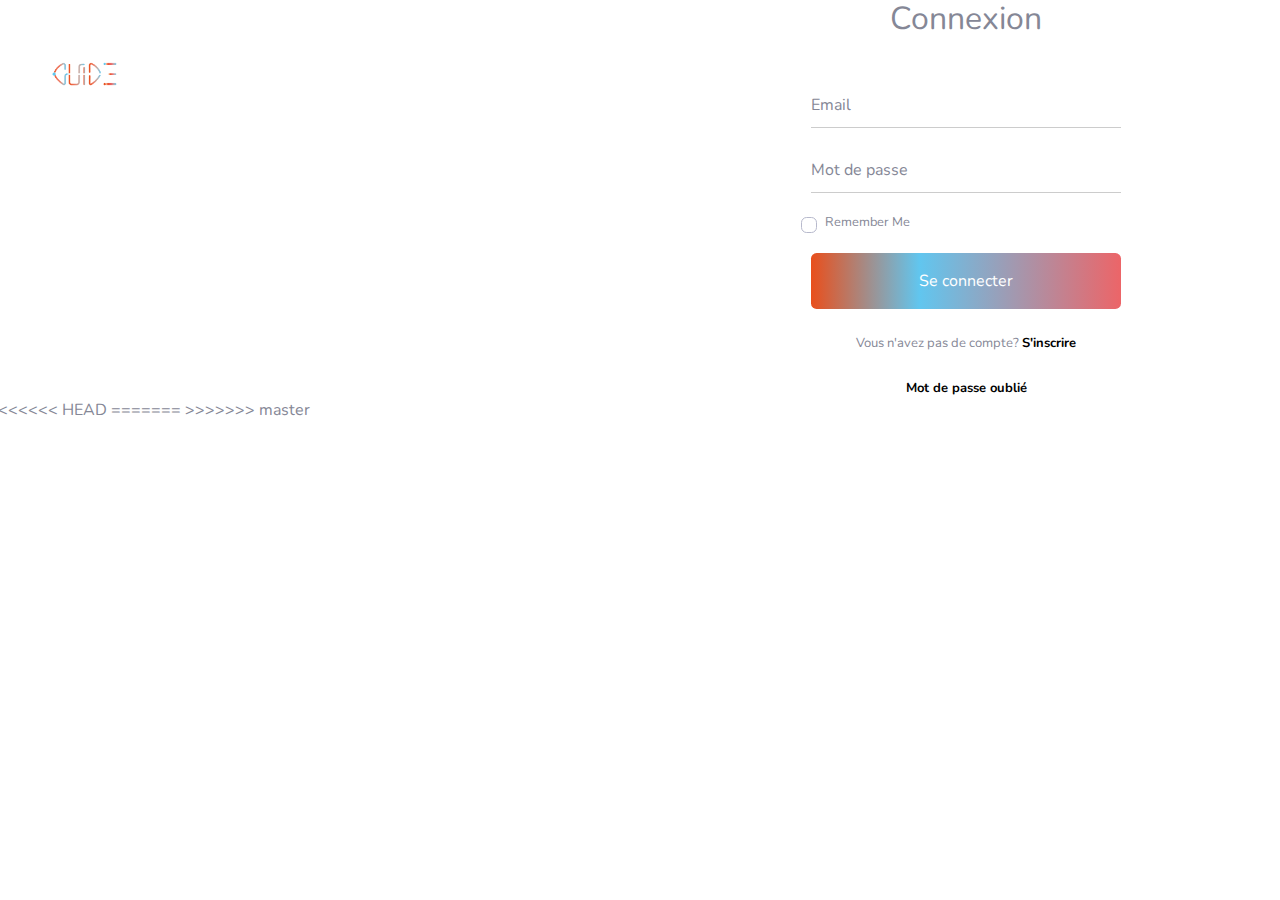
==== commit bab908a5: "les nouvelles modification" ====
--- a/index.html
+++ b/index.html
@@ -142,6 +142,16 @@
     <!-- Custom scripts for all pages-->
     <script src="js/sb-admin-2.min.js"></script>
 
+<<<<<<< HEAD
+    <!-- Page level plugins -->
+    <script src="vendor/chart.js/Chart.min.js"></script>
+
+    <!-- Page level custom scripts -->
+    <script src="js/demo/chart-area-demo.js"></script>
+    <script src="js/demo/chart-pie-demo.js"></script>
+
+=======
+>>>>>>> master
 </body>
 
 </html>